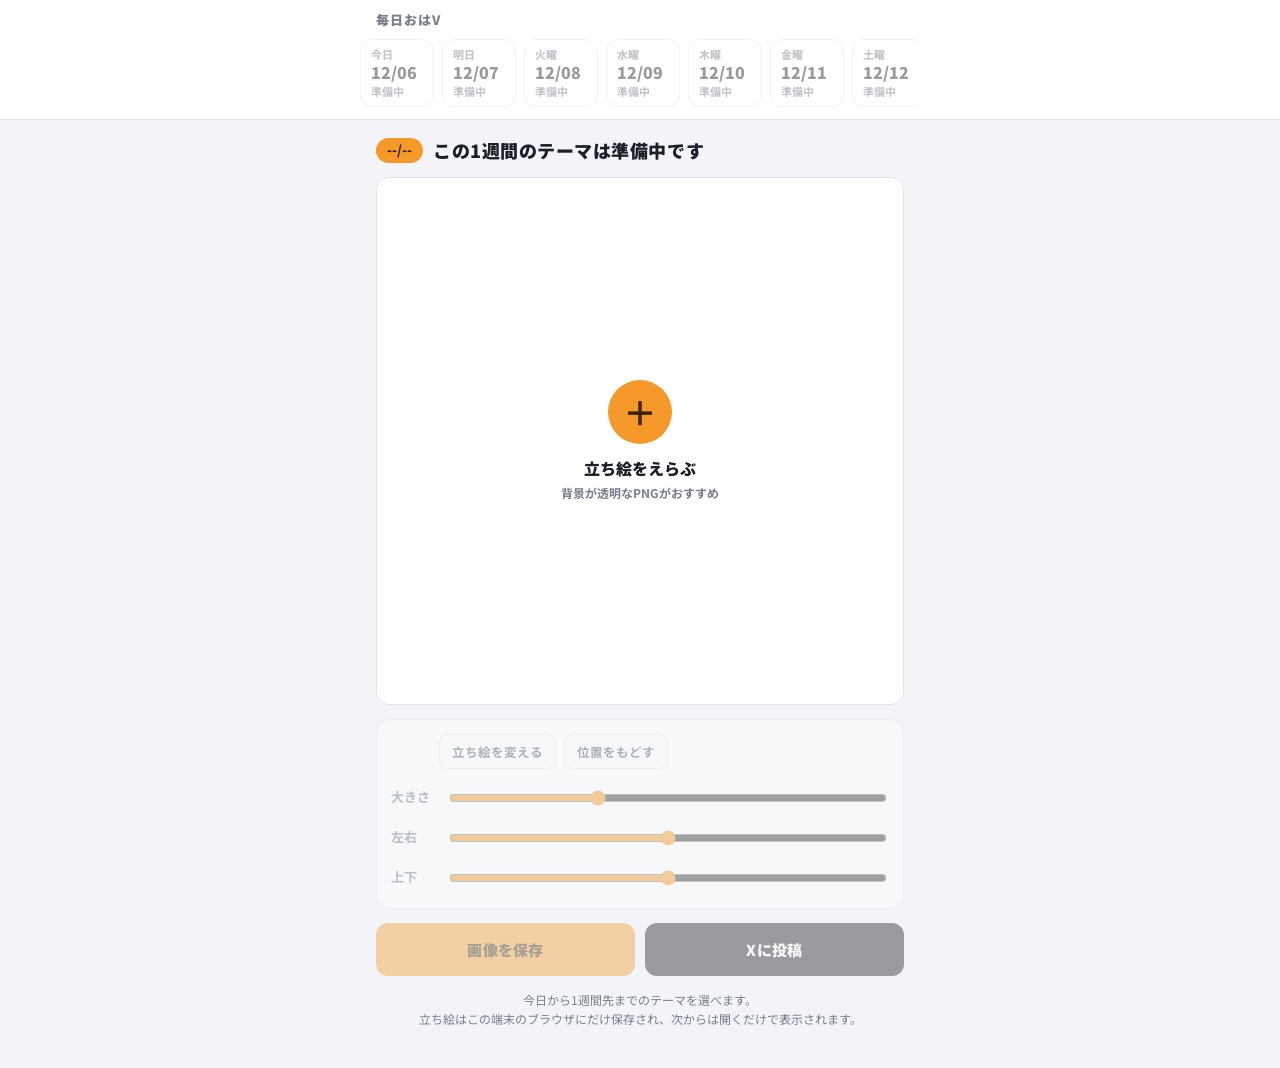
==== index.html @ 5ddde502 "初回アップロード" ====
<!DOCTYPE html>
<html lang="ja">
<head>
<meta charset="utf-8">
<meta name="viewport" content="width=device-width, initial-scale=1, viewport-fit=cover">
<title>毎日おはV</title>
<meta name="description" content="立ち絵を入れるだけで、今日のおはようVtuber画像ができます">
<link rel="preconnect" href="https://fonts.googleapis.com">
<link rel="preconnect" href="https://fonts.gstatic.com" crossorigin>
<link href="https://fonts.googleapis.com/css2?family=Noto+Sans+JP:wght@400;700;900&family=Oswald:wght@500;700&family=Righteous&display=swap" rel="stylesheet">
<link rel="stylesheet" href="core/style.css">
</head>
<body>
<header class="top">
  <div class="brand">毎日おはV</div>
  <nav class="days" id="days" aria-label="日付をえらぶ"></nav>
</header>

<main>
  <div class="heading">
    <span class="date" id="themeDate">--/--</span>
    <h1 id="themeTitle">読み込み中…</h1>
  </div>
  <div class="stage" id="stage">
    <canvas id="preview" width="1350" height="1350"></canvas>
    <button class="empty" id="pickEmpty" type="button">
      <b>＋</b>
      <span>立ち絵をえらぶ</span>
      <small>背景が透明なPNGがおすすめ</small>
    </button>
    <div class="spinner" id="spinner" hidden><i></i></div>
  </div>

  <div class="controls">
    <div class="picked">
      <img id="thumb" alt="">
      <button class="mini" id="btnChange" type="button">立ち絵を変える</button>
      <button class="mini" id="adjReset" type="button">位置をもどす</button>
    </div>
    <label class="row"><span>大きさ</span><input type="range" id="adjScale" min="50" max="200" value="100"></label>
    <label class="row"><span>左右</span><input type="range" id="adjX" min="-50" max="50" value="0"></label>
    <label class="row"><span>上下</span><input type="range" id="adjY" min="-50" max="50" value="0"></label>
  </div>

  <div class="actions">
    <button class="act save" id="btnSave" type="button" disabled>画像を保存</button>
    <button class="act share" id="btnShare" type="button" disabled>Xに投稿</button>
  </div>
  <p class="note">今日から1週間先までのテーマを選べます。<br>立ち絵はこの端末のブラウザにだけ保存され、次からは開くだけで表示されます。</p>
</main>

<input type="file" id="file" accept="image/*" hidden>
<div class="toast" id="toast"></div>

<script src="core/engine.js"></script>
<script src="core/app.js"></script>
</body>
</html>
---- core/style.css ----
:root{
  --bg:#f2f4f7; --card:#fff; --line:#e2e6ec; --fg:#1b2028; --dim:#79808c;
  --accent:#f5992b; --accent-ink:#3a2405; --r:14px;
}
*{box-sizing:border-box}
html,body{margin:0;padding:0}
body{
  background:var(--bg); color:var(--fg);
  font-family:"Noto Sans JP",-apple-system,BlinkMacSystemFont,"Hiragino Sans",sans-serif;
  font-size:15px; line-height:1.6; -webkit-text-size-adjust:100%;
  padding-bottom:env(safe-area-inset-bottom);
}
[hidden]{display:none!important}

.top{
  padding:10px 0 8px; padding-top:calc(10px + env(safe-area-inset-top));
  background:rgba(255,255,255,.94); border-bottom:1px solid var(--line);
  position:sticky; top:0; z-index:10; backdrop-filter:blur(10px);
}
.brand{font-size:13px; font-weight:900; letter-spacing:.08em; color:var(--dim); padding:0 16px 6px; max-width:560px; margin:0 auto}
/* ---- 日付タブ（今日から7日分） ---- */
.days{
  display:flex; gap:8px; overflow-x:auto; padding:2px 16px 4px; max-width:560px; margin:0 auto;
  scrollbar-width:none; -webkit-overflow-scrolling:touch; scroll-snap-type:x proximity;
}
.days::-webkit-scrollbar{display:none}
.day{
  flex:0 0 auto; min-width:74px; scroll-snap-align:start;
  border:1px solid var(--line); background:var(--card); border-radius:12px;
  padding:6px 10px 7px; text-align:left; cursor:pointer; font-family:inherit; color:var(--fg);
  display:flex; flex-direction:column; gap:1px; transition:.15s;
}
.day .d1{font-size:11px; font-weight:800; color:var(--dim); letter-spacing:.04em}
.day .d2{font-size:16px; font-weight:900; font-variant-numeric:tabular-nums; line-height:1.2}
.day .d3{font-size:11px; font-weight:700; color:var(--dim); max-width:8.5em; overflow:hidden; text-overflow:ellipsis; white-space:nowrap}
.day[aria-current="true"]{background:var(--accent); border-color:var(--accent)}
.day[aria-current="true"] .d1,.day[aria-current="true"] .d3{color:var(--accent-ink)}
.day:disabled{opacity:.45; cursor:default}
.heading{display:flex; align-items:center; gap:10px; margin:2px 0 12px}
.heading .date{
  background:var(--accent); color:var(--accent-ink); font-weight:900; font-size:13px;
  border-radius:999px; padding:2px 11px; font-variant-numeric:tabular-nums; white-space:nowrap;
}
.heading h1{margin:0; font-size:18px; font-weight:900; letter-spacing:.03em}

main{max-width:560px; margin:0 auto; padding:14px 16px 40px}

/* ---- プレビュー ---- */
.stage{
  position:relative; width:100%; max-width:min(100%, 62vh); margin:0 auto;
  aspect-ratio:1/1; border-radius:var(--r); overflow:hidden;
  background:var(--card); border:1px solid var(--line);
}
.stage.over{outline:3px solid var(--accent); outline-offset:-3px}
.stage canvas{display:block; width:100%; height:100%}
.empty{
  position:absolute; inset:0; border:0; background:var(--card); cursor:pointer;
  display:flex; flex-direction:column; align-items:center; justify-content:center; gap:4px;
  font-family:inherit; color:var(--fg);
}
.empty b{
  width:64px; height:64px; border-radius:50%; background:var(--accent); color:var(--accent-ink);
  display:flex; align-items:center; justify-content:center; font-size:34px; line-height:1; margin-bottom:8px;
}
.empty span{font-size:16px; font-weight:900}
.empty small{font-size:12px; color:var(--dim); font-weight:700}
.has-img .empty{display:none}
.spinner{
  position:absolute; inset:0; display:flex; align-items:center; justify-content:center;
  background:rgba(255,255,255,.35);
}
.spinner i{
  width:30px; height:30px; border:3px solid rgba(27,32,40,.14); border-top-color:var(--accent);
  border-radius:50%; animation:spin .8s linear infinite; display:block;
}
@keyframes spin{to{transform:rotate(360deg)}}

/* ---- 調整 ---- */
.controls{
  margin-top:14px; background:var(--card); border:1px solid var(--line); border-radius:var(--r);
  padding:12px 14px 6px; opacity:.45; pointer-events:none; transition:.2s;
}
.has-img .controls{opacity:1; pointer-events:auto}
.picked{display:flex; align-items:center; gap:8px; margin-bottom:10px; flex-wrap:wrap}
.picked img{
  width:40px; height:40px; object-fit:contain; border-radius:8px; border:1px solid var(--line);
  background:repeating-conic-gradient(#eceff3 0 25%, #fff 0 50%) 0 0/12px 12px;
}
.picked img:not([src]){visibility:hidden}
.mini{
  background:var(--card); border:1px solid var(--line); color:#5a616d; border-radius:9px;
  padding:7px 12px; font-size:12.5px; font-weight:700; cursor:pointer; font-family:inherit;
}
.row{display:flex; align-items:center; gap:12px; margin-bottom:8px}
.row span{font-size:13px; font-weight:700; color:var(--dim); width:44px; flex:0 0 auto}
.row input[type=range]{flex:1; min-width:0; accent-color:var(--accent); height:28px}

/* ---- 出力 ---- */
.actions{display:grid; grid-template-columns:1fr 1fr; gap:10px; margin-top:14px}
.act{
  border:none; border-radius:12px; padding:16px 12px; font-size:15px; font-weight:900;
  cursor:pointer; font-family:inherit; letter-spacing:.02em;
}
.act:disabled{opacity:.4; cursor:not-allowed}
.act.save{background:var(--accent); color:var(--accent-ink)}
.act.share{background:#16181d; color:#fff}
.note{font-size:12px; color:var(--dim); text-align:center; margin:14px 0 0}

.toast{
  position:fixed; left:50%; bottom:calc(24px + env(safe-area-inset-bottom)); transform:translate(-50%,20px);
  opacity:0; pointer-events:none; background:#1b2028; color:#fff; padding:11px 18px; border-radius:999px;
  font-size:13px; font-weight:700; transition:.25s; z-index:100; max-width:88vw; text-align:center;
}
.toast.on{opacity:1; transform:translate(-50%,0)}
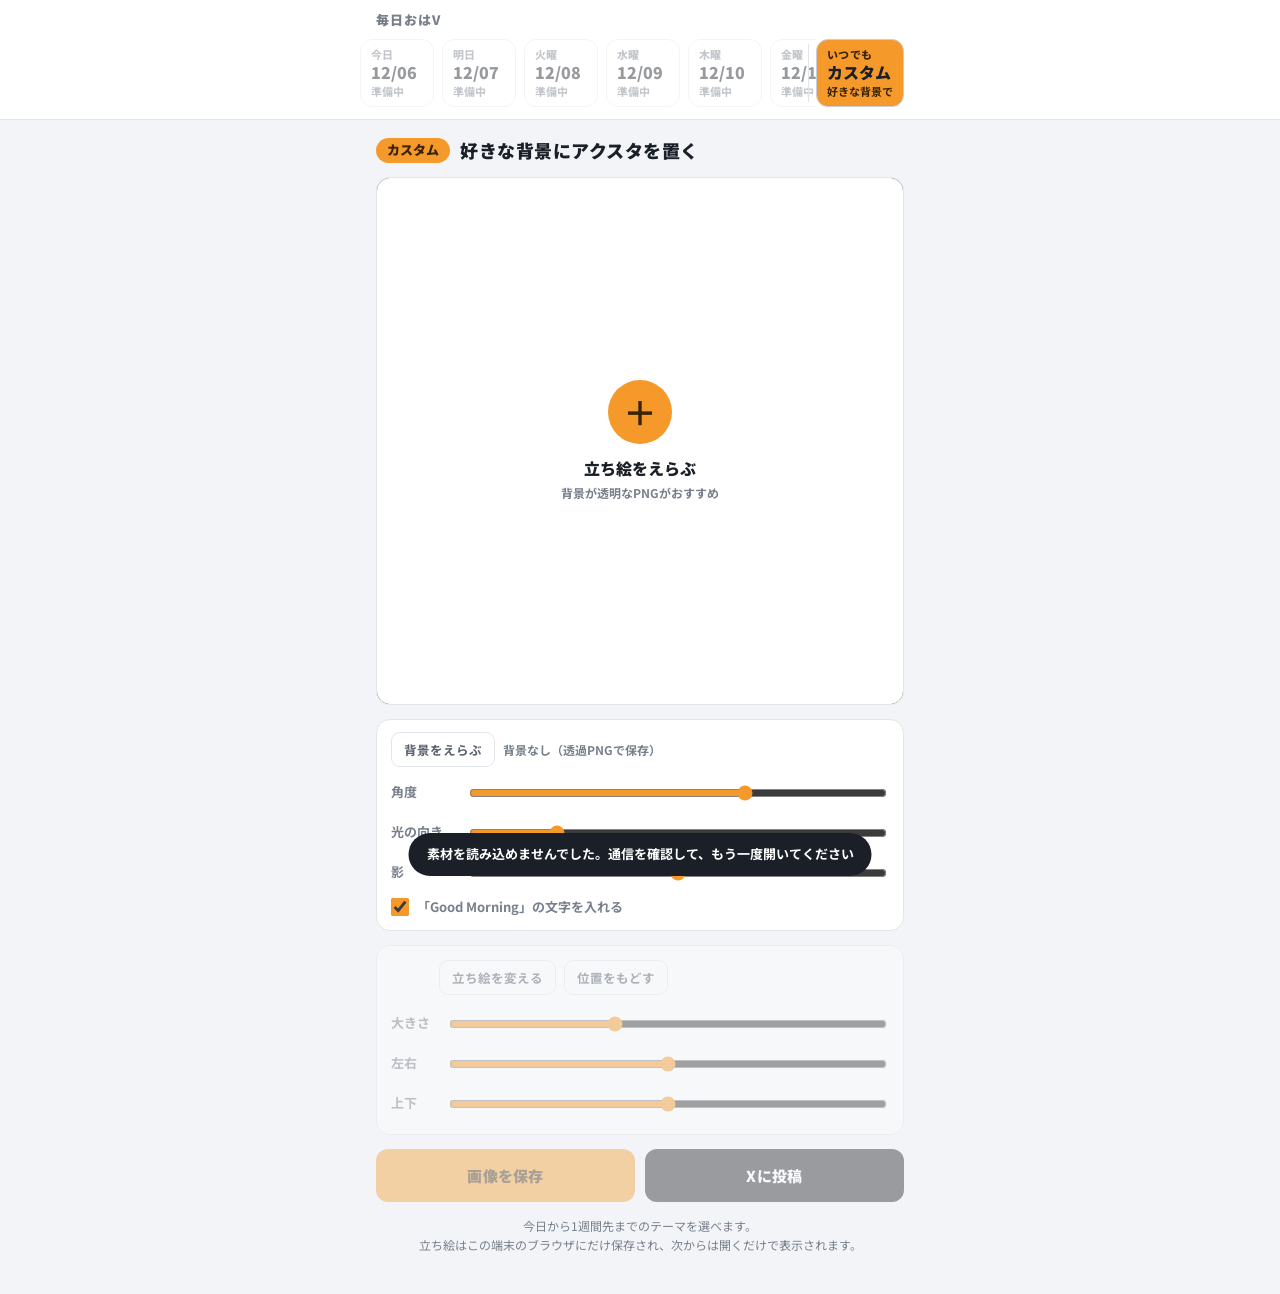
==== commit 6b28526d: "カスタム追加" ====
--- a/index.html
+++ b/index.html
@@ -13,7 +13,10 @@
 <body>
 <header class="top">
   <div class="brand">毎日おはV</div>
-  <nav class="days" id="days" aria-label="日付をえらぶ"></nav>
+  <div class="dayrow">
+    <nav class="days" id="days" aria-label="日付をえらぶ"></nav>
+    <button class="day custom" id="dayCustom" type="button" aria-current="false"><span class="d1">いつでも</span><span class="d2">カスタム</span><span class="d3">好きな背景で</span></button>
+  </div>
 </header>
 
 <main>
@@ -29,6 +32,19 @@
       <small>背景が透明なPNGがおすすめ</small>
     </button>
     <div class="spinner" id="spinner" hidden><i></i></div>
+  </div>
+
+  <div class="custom-panel" id="customPanel">
+    <div class="picked">
+      <img id="bgThumb" alt="">
+      <button class="mini" id="bgPick" type="button">背景をえらぶ</button>
+      <button class="mini" id="bgClear" type="button" hidden>背景をはずす</button>
+      <small id="bgState"></small>
+    </div>
+    <label class="row"><span>角度</span><input type="range" id="cYaw" min="-45" max="45" value="15"></label>
+    <label class="row"><span>光の向き</span><input type="range" id="cLight" min="-100" max="100" value="-60"></label>
+    <label class="row"><span>影</span><input type="range" id="cShadow" min="0" max="100" value="50"></label>
+    <label class="check"><input type="checkbox" id="cCaption" checked> 「Good Morning」の文字を入れる</label>
   </div>
 
   <div class="controls">
@@ -50,6 +66,7 @@
 </main>
 
 <input type="file" id="file" accept="image/*" hidden>
+<input type="file" id="bgFile" accept="image/*" hidden>
 <div class="toast" id="toast"></div>
 
 <script src="core/engine.js"></script>
--- a/core/style.css
+++ b/core/style.css
@@ -19,8 +19,9 @@
 }
 .brand{font-size:13px; font-weight:900; letter-spacing:.08em; color:var(--dim); padding:0 16px 6px; max-width:560px; margin:0 auto}
 /* ---- 日付タブ（今日から7日分） ---- */
+.dayrow{display:flex; align-items:stretch; max-width:560px; margin:0 auto; padding-right:16px}
 .days{
-  display:flex; gap:8px; overflow-x:auto; padding:2px 16px 4px; max-width:560px; margin:0 auto;
+  display:flex; gap:8px; overflow-x:auto; padding:2px 8px 4px 16px; flex:1 1 auto; min-width:0;
   scrollbar-width:none; -webkit-overflow-scrolling:touch; scroll-snap-type:x proximity;
 }
 .days::-webkit-scrollbar{display:none}
@@ -36,6 +37,10 @@
 .day[aria-current="true"]{background:var(--accent); border-color:var(--accent)}
 .day[aria-current="true"] .d1,.day[aria-current="true"] .d3{color:var(--accent-ink)}
 .day:disabled{opacity:.45; cursor:default}
+/* カスタム：スクロールせずに右端に常に出る */
+.day.custom{margin:2px 0 4px; border-style:dashed; border-color:#c9ced6; position:relative}
+.day.custom::before{content:""; position:absolute; left:-9px; top:4px; bottom:4px; width:1px; background:var(--line)}
+.day.custom[aria-current="true"]{border-style:solid}
 .heading{display:flex; align-items:center; gap:10px; margin:2px 0 12px}
 .heading .date{
   background:var(--accent); color:var(--accent-ink); font-weight:900; font-size:13px;
@@ -81,7 +86,20 @@
   padding:12px 14px 6px; opacity:.45; pointer-events:none; transition:.2s;
 }
 .has-img .controls{opacity:1; pointer-events:auto}
+/* ---- カスタム（背景・角度・光） ---- */
+.custom-panel{
+  display:none; margin-top:14px; background:var(--card); border:1px solid var(--line); border-radius:var(--r);
+  padding:12px 14px 8px;
+}
+.is-custom .custom-panel{display:block}
+.custom-panel small{font-size:12px; color:var(--dim); font-weight:700}
+.custom-panel .row span{width:64px}
+.check{display:flex; align-items:center; gap:8px; font-size:13px; font-weight:700; color:var(--dim); margin:2px 0 4px; cursor:pointer}
+.check input{accent-color:var(--accent); width:18px; height:18px; margin:0}
+/* 背景なしのカスタム：透過が分かるように市松模様 */
+.stage.clear{background:repeating-conic-gradient(#e6e9ee 0 25%, #fff 0 50%) 0 0/24px 24px}
 .picked{display:flex; align-items:center; gap:8px; margin-bottom:10px; flex-wrap:wrap}
+.custom-panel .picked img:not([src]){display:none}
 .picked img{
   width:40px; height:40px; object-fit:contain; border-radius:8px; border:1px solid var(--line);
   background:repeating-conic-gradient(#eceff3 0 25%, #fff 0 50%) 0 0/12px 12px;
